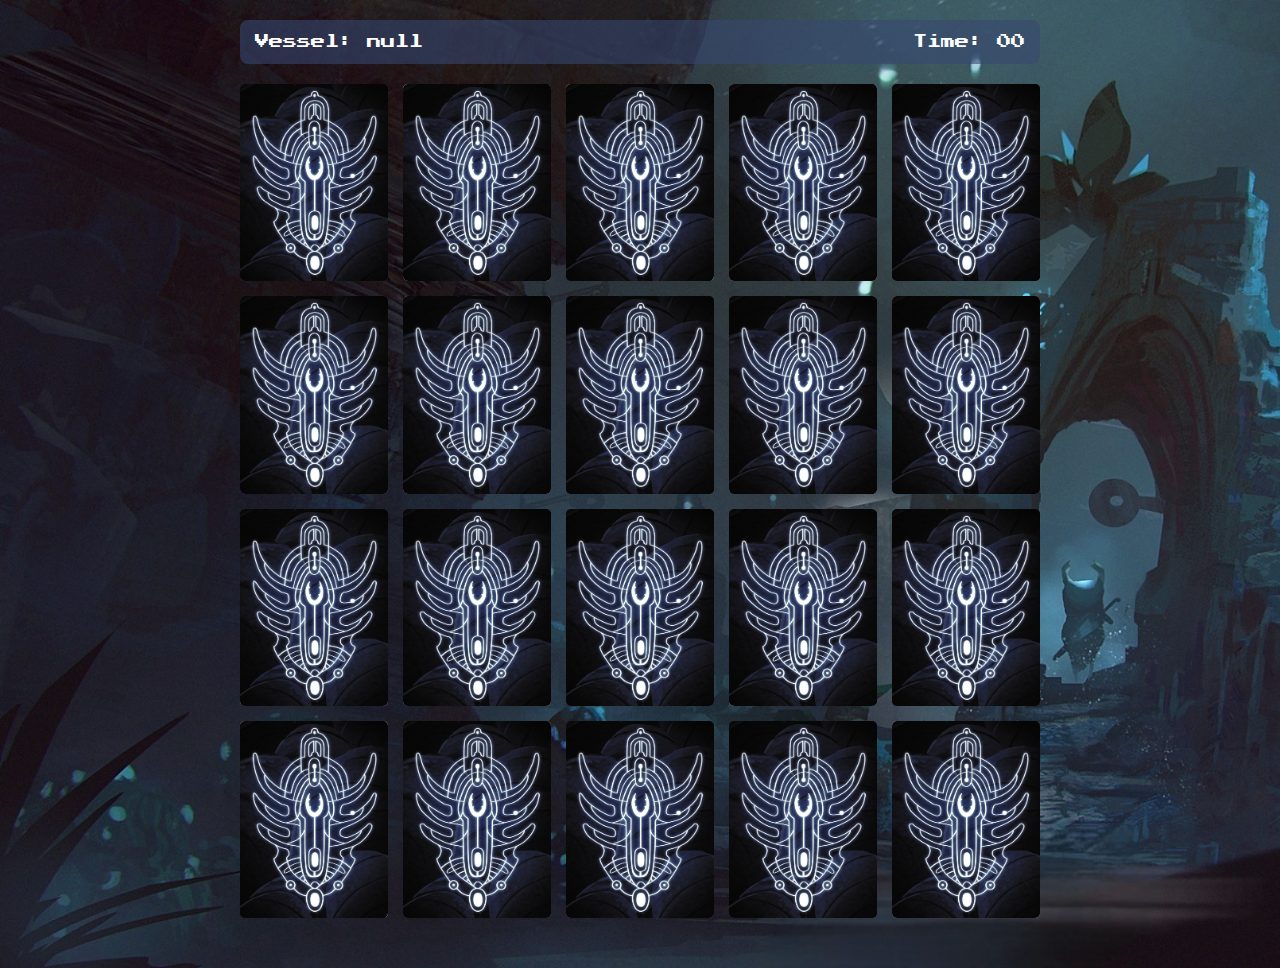
==== views/game.html @ 28a3bddb "initial commit" ====
<!DOCTYPE html>
<html lang="en">
<head>
    <meta charset="UTF-8">
    <meta http-equiv="X-UA-Compatible" content="IE=edge">
    <meta name="viewport" content="width=device-width, initial-scale=1.0">

    <link rel="icon" href="/images/icon.png"/>
    <link rel="stylesheet" href="/css/reset.css"/>
    <link rel="stylesheet" href="/css/game.css"/>
    <script defer src="/js/game.js"></script>

    <title>Hollow Mind</title>
</head>
<body>
    <main>
    <header>
        <span class="player"></span>
        <span>Time: <span class="timer">00</span></span> 
    </header>

    <div class="grid">      
    </main>
    
</body>
</html>
---- css/game.css ----
main {
    display: flex;
    flex-direction: column;
    width: 100%;
    background-image: url(../images/bg.png);
    background-size: cover;
    min-height: 100vh;
    align-items: center;
    justify-content: center;
    padding: 20px 20px 50px;
}

header {
    display: flex;
    align-items: center;
    justify-content: space-between;
    background-color: #37477096;
    width: 100%;
    max-width: 800px;
    padding: 15px;
    margin: 0 0 20px;
    border-radius: 8px;

    font-size: 0.9em;
    color: white;
}

.grid {
    display: grid;
    grid-template-columns: repeat(5, 1fr);
    gap: 15px;
    width: 100%;
    max-width: 800px;
    margin: 0 auto;
}

.card {
    aspect-ratio: 3/4;
    width: 100%;
    background-color: rgb(87, 87, 87);
    border-radius: 5px;
    position: relative;
    transition: all 400ms ease;
    transform-style: preserve-3d;
}

.face {
    width: 100%;
    height: 100%;
    position: absolute;
    background-size: cover;
    background-position: center;
    border-radius: 5px;
    transition: all 400ms ease;
}

.front {
    transform: rotateY(180deg);
}

.back {
    background-image: url('/images/back.jpg');
    backface-visibility: hidden;
}

.reveal-card {
    transform: rotateY(180deg);
}

.disabled-card {
    filter: saturate(0);
    opacity: 0.5;
}
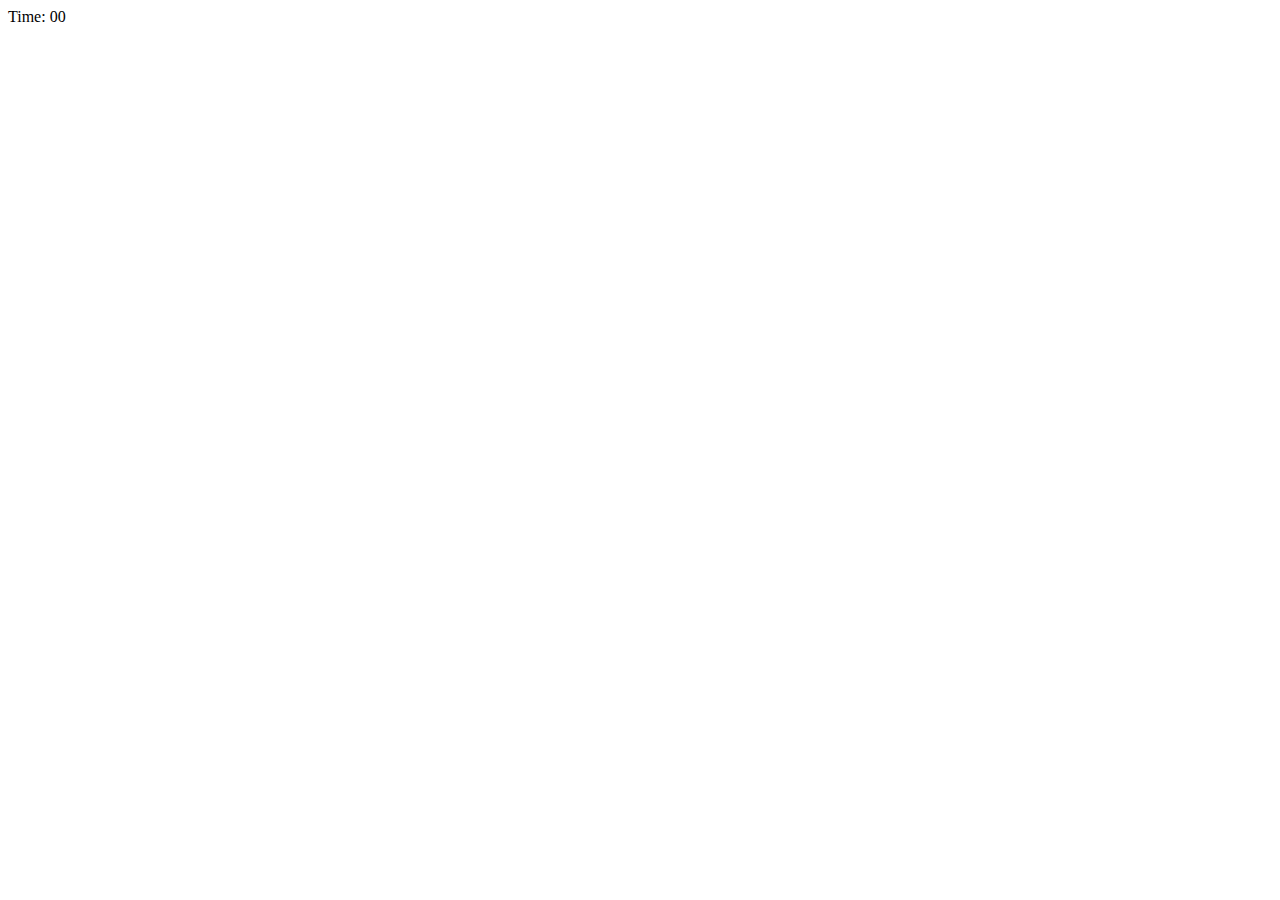
==== commit ad3c832b: "corrigindo exibição" ====
--- a/views/game.html
+++ b/views/game.html
@@ -5,10 +5,10 @@
     <meta http-equiv="X-UA-Compatible" content="IE=edge">
     <meta name="viewport" content="width=device-width, initial-scale=1.0">
 
-    <link rel="icon" href="/images/icon.png"/>
-    <link rel="stylesheet" href="/css/reset.css"/>
-    <link rel="stylesheet" href="/css/game.css"/>
-    <script defer src="/js/game.js"></script>
+    <link rel="icon" href="./images/icon.png"/>
+    <link rel="stylesheet" href="./css/reset.css"/>
+    <link rel="stylesheet" href="./css/game.css"/>
+    <script defer src="./js/game.js"></script>
 
     <title>Hollow Mind</title>
 </head>
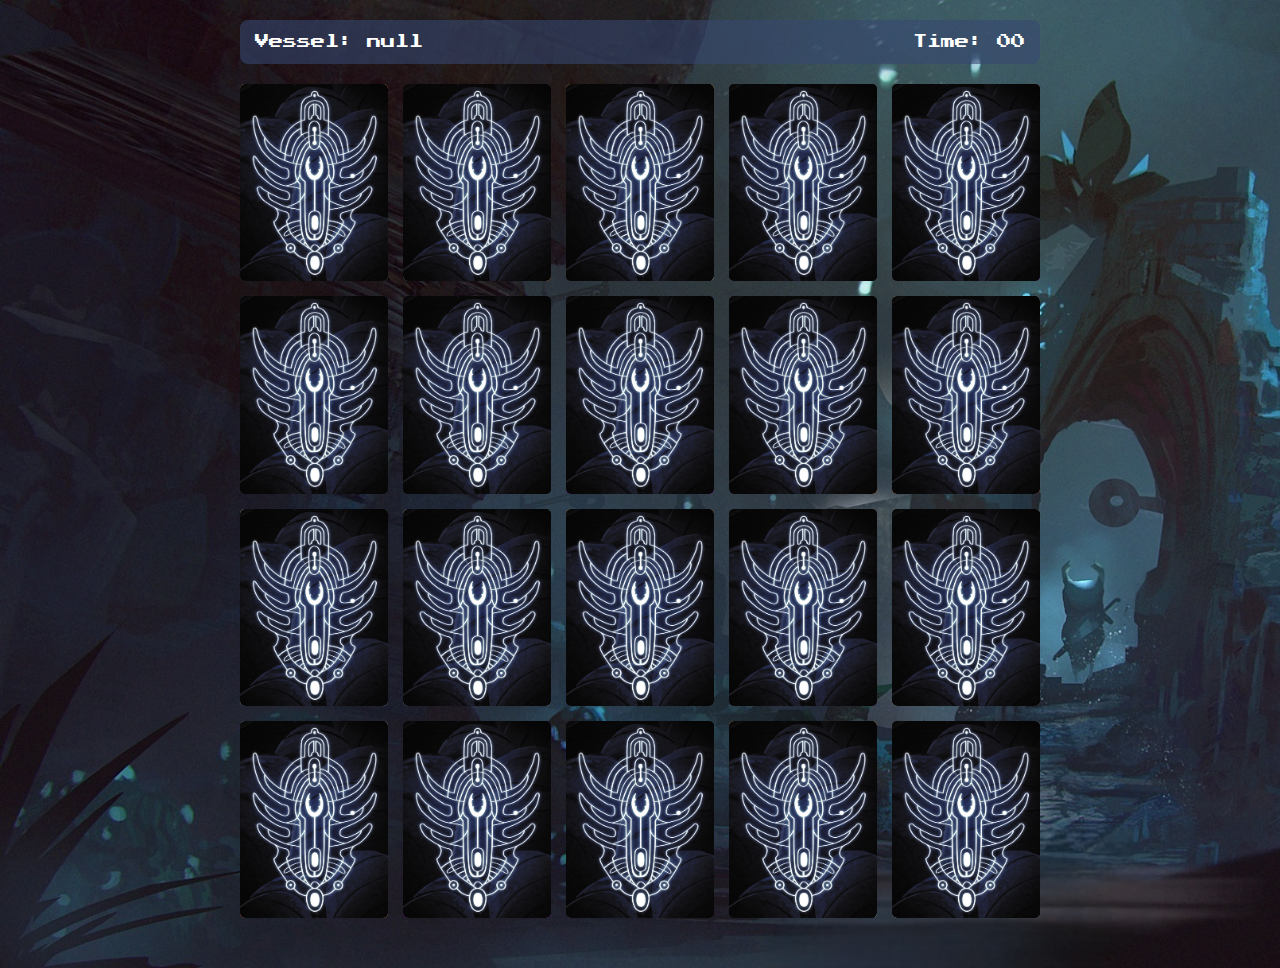
==== commit 82878f2e: "alterando caminhos" ====
--- a/views/game.html
+++ b/views/game.html
@@ -4,12 +4,11 @@
     <meta charset="UTF-8">
     <meta http-equiv="X-UA-Compatible" content="IE=edge">
     <meta name="viewport" content="width=device-width, initial-scale=1.0">
-
-    <link rel="icon" href="./images/icon.png"/>
-    <link rel="stylesheet" href="./css/reset.css"/>
-    <link rel="stylesheet" href="./css/game.css"/>
-    <script defer src="./js/game.js"></script>
-
+    
+    <link rel="stylesheet" href="../css/reset.css"/>
+    <link rel="stylesheet" href="../css/game.css"/>
+    <link rel="shortcut icon" href="./images/icon-white.png" type="image/x-icon">
+    <script defer src="../js/game.js"></script>
     <title>Hollow Mind</title>
 </head>
 <body>
@@ -21,6 +20,5 @@
 
     <div class="grid">      
     </main>
-    
 </body>
-</html>+</html>
--- a/css/game.css
+++ b/css/game.css
@@ -0,0 +1,73 @@
+main {
+    display: flex;
+    flex-direction: column;
+    width: 100%;
+    background-image: url(../images/bg.png);
+    background-size: cover;
+    min-height: 100vh;
+    align-items: center;
+    justify-content: center;
+    padding: 20px 20px 50px;
+}
+
+header {
+    display: flex;
+    align-items: center;
+    justify-content: space-between;
+    background-color: #37477096;
+    width: 100%;
+    max-width: 800px;
+    padding: 15px;
+    margin: 0 0 20px;
+    border-radius: 8px;
+
+    font-size: 0.9em;
+    color: white;
+}
+
+.grid {
+    display: grid;
+    grid-template-columns: repeat(5, 1fr);
+    gap: 15px;
+    width: 100%;
+    max-width: 800px;
+    margin: 0 auto;
+}
+
+.card {
+    aspect-ratio: 3/4;
+    width: 100%;
+    background-color: rgb(87, 87, 87);
+    border-radius: 5px;
+    position: relative;
+    transition: all 400ms ease;
+    transform-style: preserve-3d;
+}
+
+.face {
+    width: 100%;
+    height: 100%;
+    position: absolute;
+    background-size: cover;
+    background-position: center;
+    border-radius: 5px;
+    transition: all 400ms ease;
+}
+
+.front {
+    transform: rotateY(180deg);
+}
+
+.back {
+    background-image: url('/images/back.jpg');
+    backface-visibility: hidden;
+}
+
+.reveal-card {
+    transform: rotateY(180deg);
+}
+
+.disabled-card {
+    filter: saturate(0);
+    opacity: 0.5;
+}